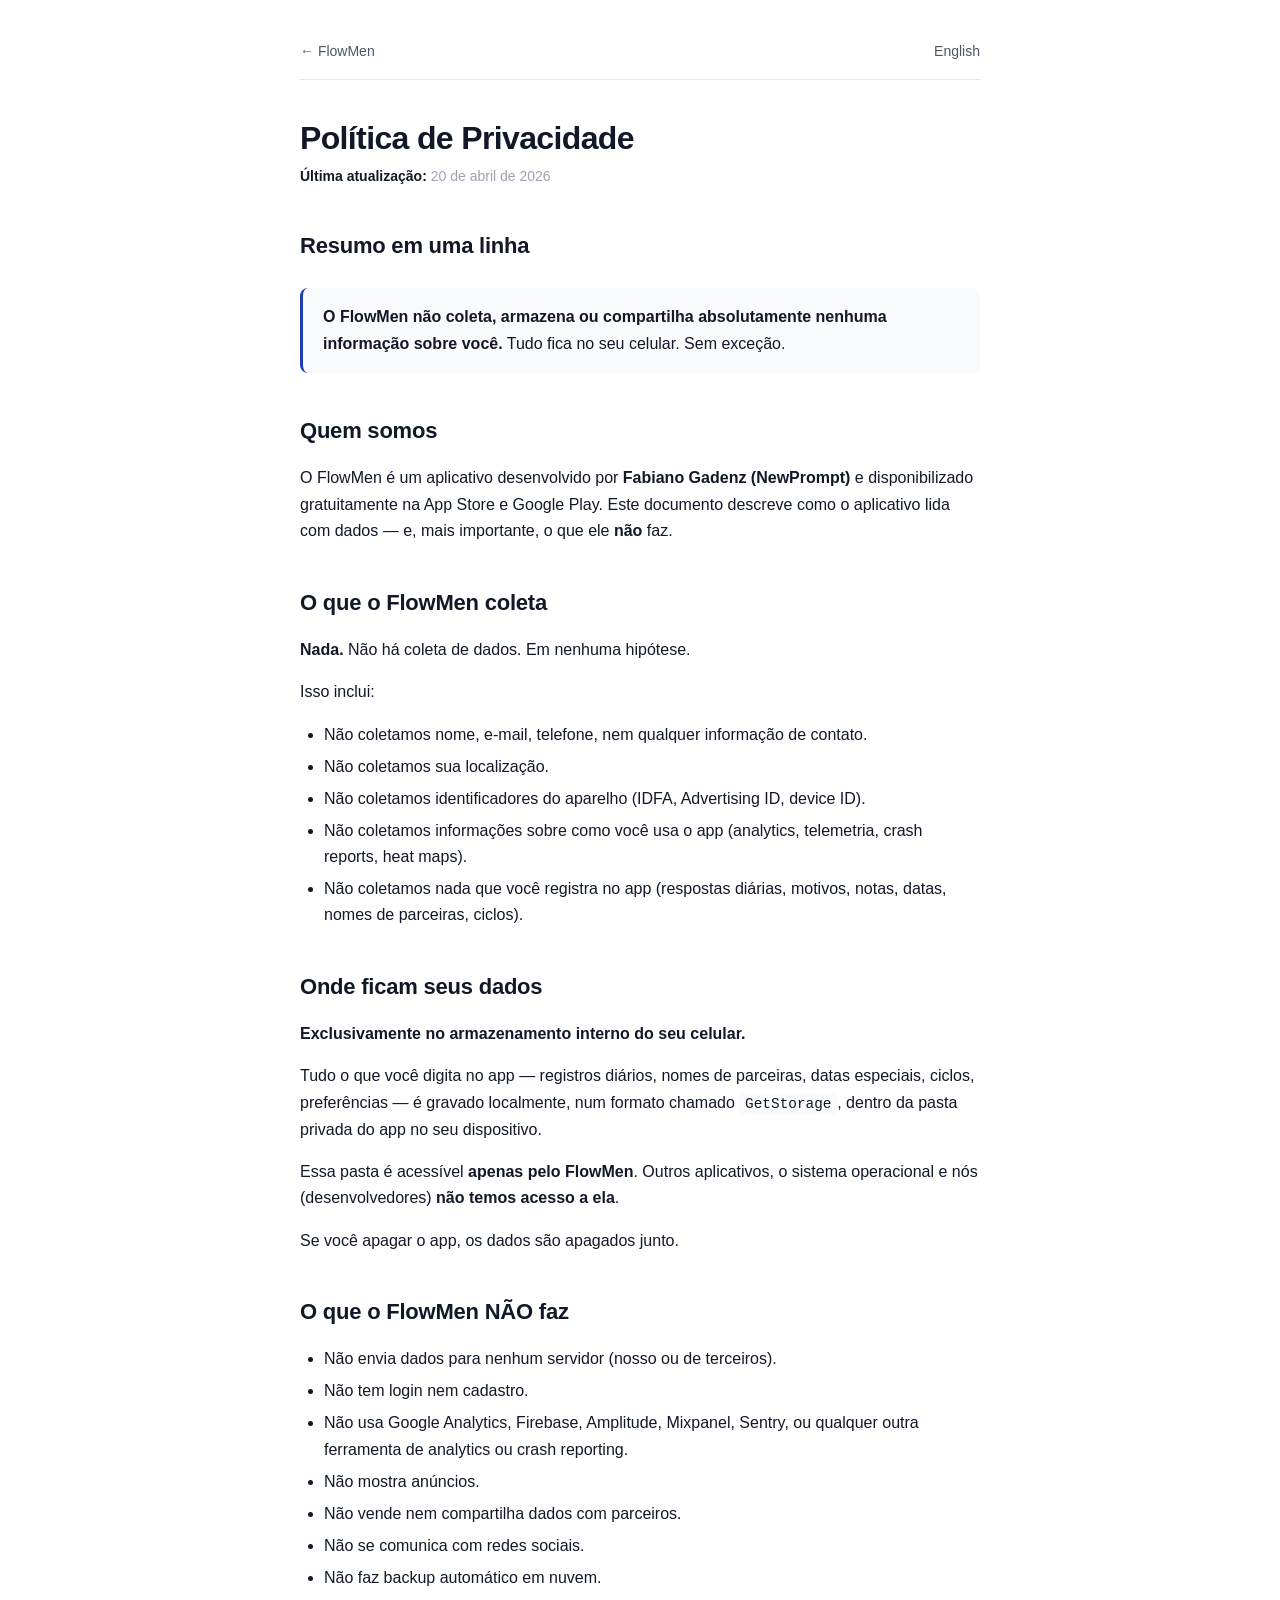
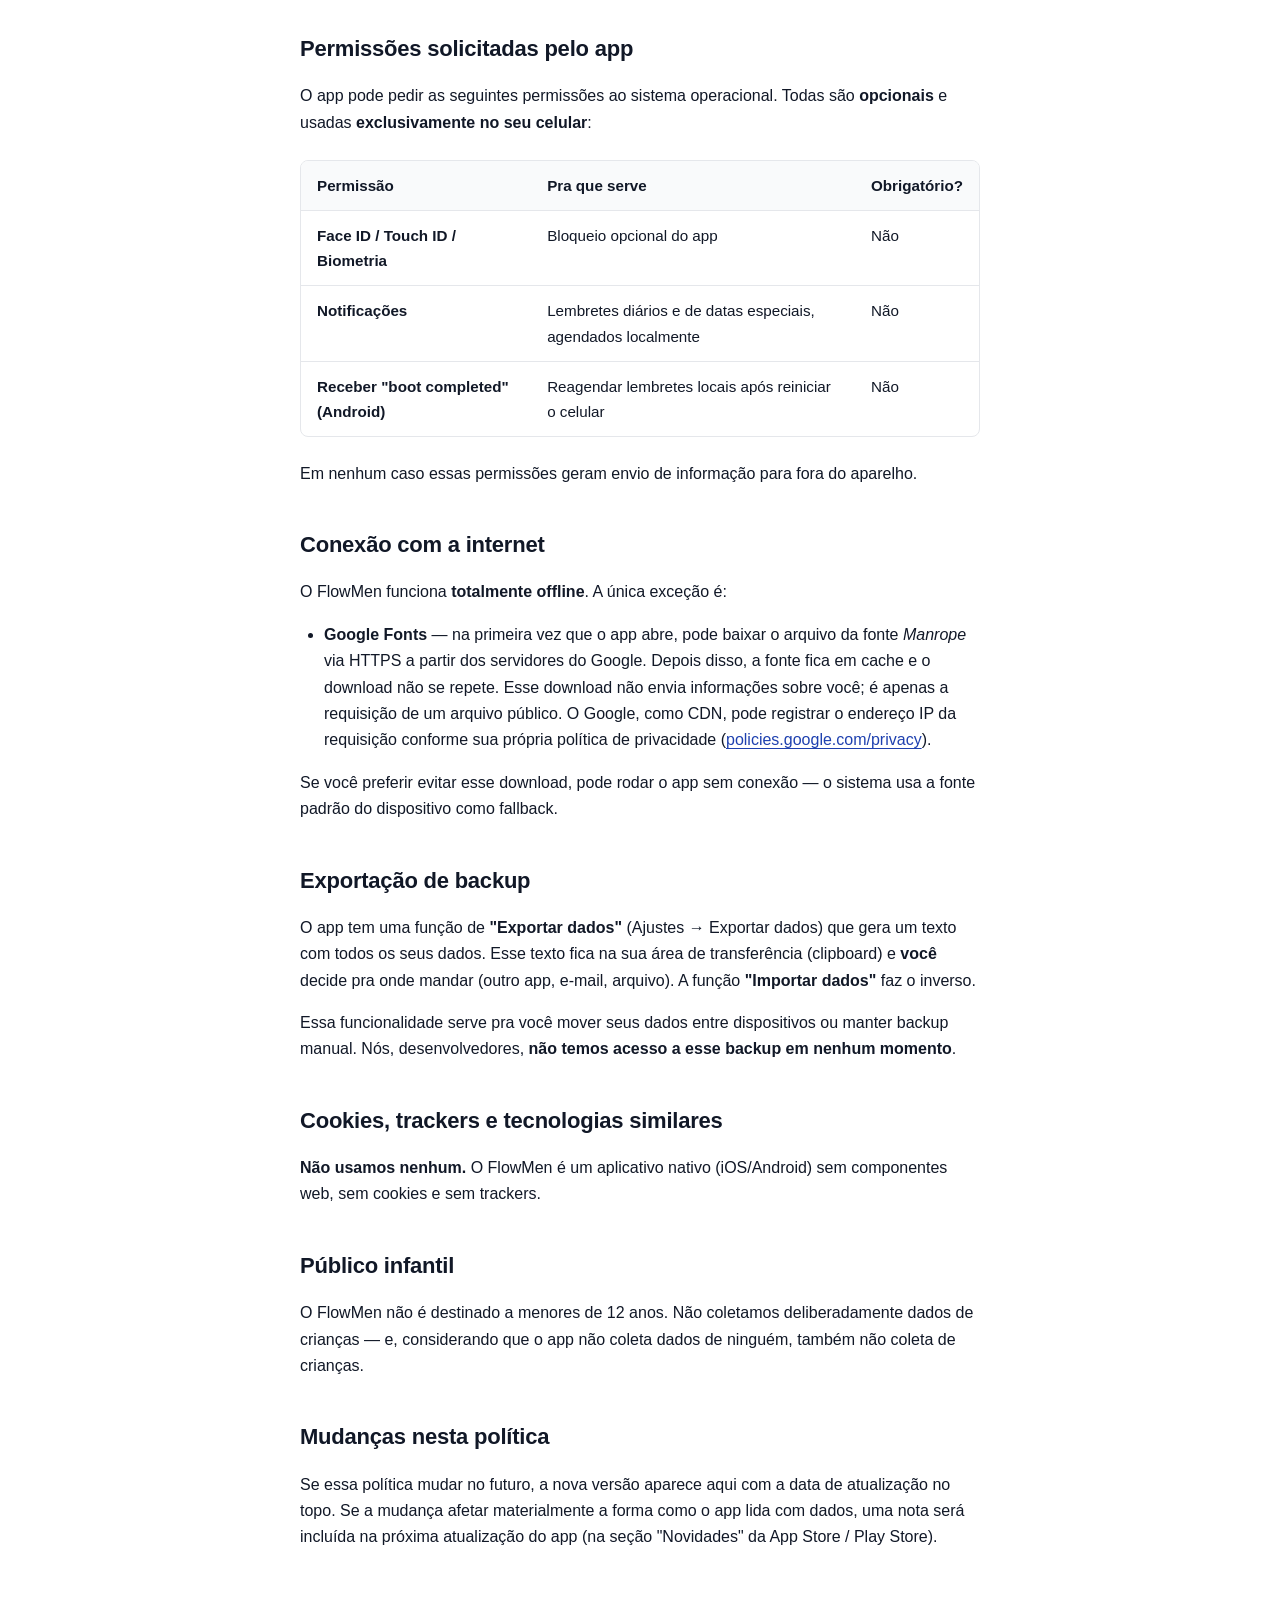
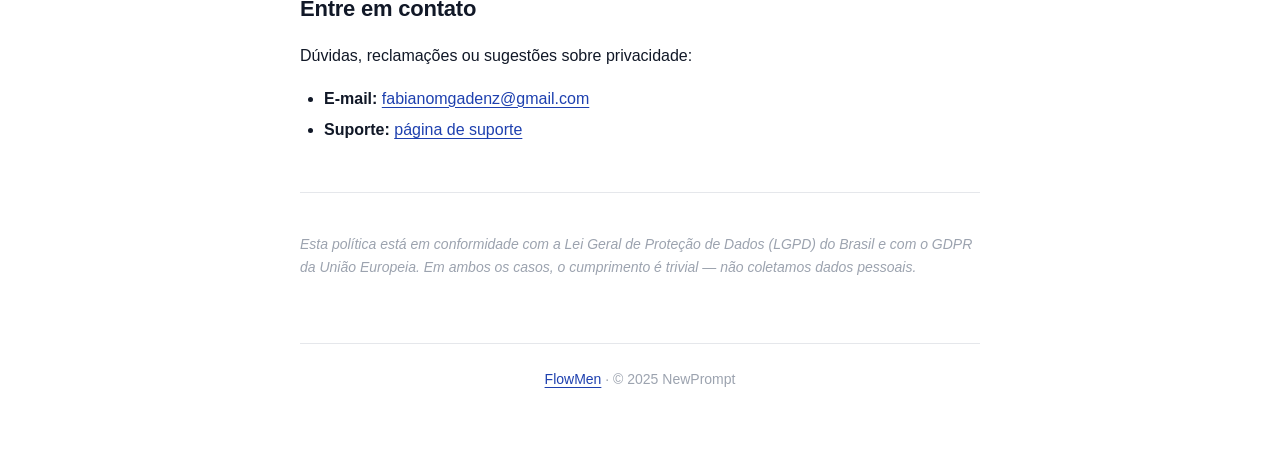
==== privacy-pt-br.html @ 0409f49e "Initial site: landing, privacy (pt-BR/EN), support Co-Authored-By: Claude Opus 4.7 (1M context) <nor" ====
<!doctype html>
<html lang="pt-BR">
<head>
  <meta charset="utf-8">
  <meta name="viewport" content="width=device-width, initial-scale=1">
  <title>Política de Privacidade — FlowMen</title>
  <meta name="description" content="Política de Privacidade do FlowMen. O app não coleta nenhum dado. Tudo fica no seu celular.">
  <meta name="theme-color" content="#1e40af">
  <link rel="stylesheet" href="style.css">
</head>
<body>
  <main class="container">
    <nav class="topbar">
      <a href="index.html">← FlowMen</a>
      <a href="privacy-en.html">English</a>
    </nav>

    <h1>Política de Privacidade</h1>
    <p class="meta"><strong>Última atualização:</strong> 20 de abril de 2026</p>

    <h2>Resumo em uma linha</h2>
    <blockquote>
      <p>
        <strong>O FlowMen não coleta, armazena ou compartilha absolutamente
        nenhuma informação sobre você.</strong> Tudo fica no seu celular.
        Sem exceção.
      </p>
    </blockquote>

    <h2>Quem somos</h2>
    <p>
      O FlowMen é um aplicativo desenvolvido por <strong>Fabiano Gadenz
      (NewPrompt)</strong> e disponibilizado gratuitamente na App Store e
      Google Play. Este documento descreve como o aplicativo lida com dados
      — e, mais importante, o que ele <strong>não</strong> faz.
    </p>

    <h2>O que o FlowMen coleta</h2>
    <p><strong>Nada.</strong> Não há coleta de dados. Em nenhuma hipótese.</p>
    <p>Isso inclui:</p>
    <ul>
      <li>Não coletamos nome, e-mail, telefone, nem qualquer informação de contato.</li>
      <li>Não coletamos sua localização.</li>
      <li>Não coletamos identificadores do aparelho (IDFA, Advertising ID, device ID).</li>
      <li>Não coletamos informações sobre como você usa o app (analytics, telemetria, crash reports, heat maps).</li>
      <li>Não coletamos nada que você registra no app (respostas diárias, motivos, notas, datas, nomes de parceiras, ciclos).</li>
    </ul>

    <h2>Onde ficam seus dados</h2>
    <p><strong>Exclusivamente no armazenamento interno do seu celular.</strong></p>
    <p>
      Tudo o que você digita no app — registros diários, nomes de parceiras,
      datas especiais, ciclos, preferências — é gravado localmente, num
      formato chamado <code>GetStorage</code>, dentro da pasta privada do app no
      seu dispositivo.
    </p>
    <p>
      Essa pasta é acessível <strong>apenas pelo FlowMen</strong>. Outros
      aplicativos, o sistema operacional e nós (desenvolvedores)
      <strong>não temos acesso a ela</strong>.
    </p>
    <p>Se você apagar o app, os dados são apagados junto.</p>

    <h2>O que o FlowMen NÃO faz</h2>
    <ul>
      <li>Não envia dados para nenhum servidor (nosso ou de terceiros).</li>
      <li>Não tem login nem cadastro.</li>
      <li>Não usa Google Analytics, Firebase, Amplitude, Mixpanel, Sentry, ou qualquer outra ferramenta de analytics ou crash reporting.</li>
      <li>Não mostra anúncios.</li>
      <li>Não vende nem compartilha dados com parceiros.</li>
      <li>Não se comunica com redes sociais.</li>
      <li>Não faz backup automático em nuvem.</li>
    </ul>

    <h2>Permissões solicitadas pelo app</h2>
    <p>
      O app pode pedir as seguintes permissões ao sistema operacional. Todas
      são <strong>opcionais</strong> e usadas <strong>exclusivamente no seu
      celular</strong>:
    </p>

    <div class="table-wrap">
      <table>
        <thead>
          <tr><th>Permissão</th><th>Pra que serve</th><th>Obrigatório?</th></tr>
        </thead>
        <tbody>
          <tr><td><strong>Face ID / Touch ID / Biometria</strong></td><td>Bloqueio opcional do app</td><td>Não</td></tr>
          <tr><td><strong>Notificações</strong></td><td>Lembretes diários e de datas especiais, agendados localmente</td><td>Não</td></tr>
          <tr><td><strong>Receber "boot completed" (Android)</strong></td><td>Reagendar lembretes locais após reiniciar o celular</td><td>Não</td></tr>
        </tbody>
      </table>
    </div>

    <p>
      Em nenhum caso essas permissões geram envio de informação para fora do
      aparelho.
    </p>

    <h2>Conexão com a internet</h2>
    <p>O FlowMen funciona <strong>totalmente offline</strong>. A única exceção é:</p>
    <ul>
      <li>
        <strong>Google Fonts</strong> — na primeira vez que o app abre, pode
        baixar o arquivo da fonte <em>Manrope</em> via HTTPS a partir dos
        servidores do Google. Depois disso, a fonte fica em cache e o download
        não se repete. Esse download não envia informações sobre você; é apenas
        a requisição de um arquivo público. O Google, como CDN, pode registrar
        o endereço IP da requisição conforme sua própria política de
        privacidade (<a href="https://policies.google.com/privacy" target="_blank" rel="noopener">policies.google.com/privacy</a>).
      </li>
    </ul>
    <p>
      Se você preferir evitar esse download, pode rodar o app sem conexão —
      o sistema usa a fonte padrão do dispositivo como fallback.
    </p>

    <h2>Exportação de backup</h2>
    <p>
      O app tem uma função de <strong>"Exportar dados"</strong> (Ajustes →
      Exportar dados) que gera um texto com todos os seus dados. Esse texto
      fica na sua área de transferência (clipboard) e <strong>você</strong>
      decide pra onde mandar (outro app, e-mail, arquivo). A função
      <strong>"Importar dados"</strong> faz o inverso.
    </p>
    <p>
      Essa funcionalidade serve pra você mover seus dados entre dispositivos
      ou manter backup manual. Nós, desenvolvedores, <strong>não temos acesso
      a esse backup em nenhum momento</strong>.
    </p>

    <h2>Cookies, trackers e tecnologias similares</h2>
    <p>
      <strong>Não usamos nenhum.</strong> O FlowMen é um aplicativo nativo
      (iOS/Android) sem componentes web, sem cookies e sem trackers.
    </p>

    <h2>Público infantil</h2>
    <p>
      O FlowMen não é destinado a menores de 12 anos. Não coletamos
      deliberadamente dados de crianças — e, considerando que o app não
      coleta dados de ninguém, também não coleta de crianças.
    </p>

    <h2>Mudanças nesta política</h2>
    <p>
      Se essa política mudar no futuro, a nova versão aparece aqui com a data
      de atualização no topo. Se a mudança afetar materialmente a forma como
      o app lida com dados, uma nota será incluída na próxima atualização do
      app (na seção "Novidades" da App Store / Play Store).
    </p>

    <h2>Entre em contato</h2>
    <p>Dúvidas, reclamações ou sugestões sobre privacidade:</p>
    <ul>
      <li>
        <strong>E-mail:</strong>
        <a href="mailto:fabianomgadenz@gmail.com?subject=%5BFlowMen%5D%20Privacidade">fabianomgadenz@gmail.com</a>
      </li>
      <li><strong>Suporte:</strong> <a href="support.html">página de suporte</a></li>
    </ul>

    <hr>

    <p class="meta">
      <em>Esta política está em conformidade com a Lei Geral de Proteção de
      Dados (LGPD) do Brasil e com o GDPR da União Europeia. Em ambos os
      casos, o cumprimento é trivial — não coletamos dados pessoais.</em>
    </p>

    <footer>
      <a href="index.html">FlowMen</a> · © 2025 NewPrompt
    </footer>
  </main>
</body>
</html>
---- style.css ----
/*
 * FlowMen — static site
 * Estilo minimalista, mobile-first, zero dependência externa.
 * System font stack evita download de Google Fonts no site legal
 * (a própria política promete "sem trackers" — vamos honrar aqui).
 */

:root {
  --fg: #111827;
  --fg-muted: #4b5563;
  --fg-subtle: #9ca3af;
  --bg: #ffffff;
  --bg-soft: #f9fafb;
  --border: #e5e7eb;
  --accent: #1e40af;
  --accent-hover: #1e3a8a;
  --radius: 8px;
  --max-width: 720px;
}

@media (prefers-color-scheme: dark) {
  :root {
    --fg: #f3f4f6;
    --fg-muted: #9ca3af;
    --fg-subtle: #6b7280;
    --bg: #0f172a;
    --bg-soft: #1e293b;
    --border: #334155;
    --accent: #60a5fa;
    --accent-hover: #93c5fd;
  }
}

* { box-sizing: border-box; }

html {
  scroll-behavior: smooth;
  -webkit-text-size-adjust: 100%;
}

body {
  font-family: -apple-system, BlinkMacSystemFont, "Segoe UI", Roboto,
    "Helvetica Neue", Arial, sans-serif;
  font-size: 16px;
  line-height: 1.65;
  color: var(--fg);
  background: var(--bg);
  margin: 0;
  padding: 0;
  -webkit-font-smoothing: antialiased;
  -moz-osx-font-smoothing: grayscale;
}

.container {
  max-width: var(--max-width);
  margin: 0 auto;
  padding: 2.5rem 1.25rem 4rem;
}

/* Topbar com seletor de idioma / voltar */
.topbar {
  display: flex;
  justify-content: space-between;
  align-items: center;
  font-size: 0.875rem;
  color: var(--fg-muted);
  border-bottom: 1px solid var(--border);
  padding-bottom: 1rem;
  margin-bottom: 2rem;
}

.topbar a {
  color: var(--fg-muted);
  text-decoration: none;
}

.topbar a:hover {
  color: var(--accent);
}

/* Headings */
h1 {
  font-size: 2rem;
  font-weight: 700;
  letter-spacing: -0.02em;
  margin: 0 0 0.5rem;
  color: var(--fg);
}

h2 {
  font-size: 1.375rem;
  font-weight: 600;
  letter-spacing: -0.01em;
  margin: 2.5rem 0 1rem;
  color: var(--fg);
}

h3 {
  font-size: 1.125rem;
  font-weight: 600;
  margin: 2rem 0 0.75rem;
  color: var(--fg);
}

.tagline {
  font-size: 1.125rem;
  color: var(--fg-muted);
  margin: 0 0 2rem;
}

.meta {
  font-size: 0.875rem;
  color: var(--fg-subtle);
  margin: -0.5rem 0 2rem;
}

/* Texto */
p { margin: 0 0 1rem; }

strong { color: var(--fg); font-weight: 600; }

ul, ol {
  margin: 0 0 1rem;
  padding-left: 1.5rem;
}

li { margin-bottom: 0.35rem; }

hr {
  border: none;
  border-top: 1px solid var(--border);
  margin: 3rem 0;
}

/* Links */
a {
  color: var(--accent);
  text-decoration: underline;
  text-decoration-thickness: 1px;
  text-underline-offset: 3px;
}

a:hover { color: var(--accent-hover); }

/* Blockquote = resumo / aviso */
blockquote {
  margin: 1.5rem 0;
  padding: 1rem 1.25rem;
  background: var(--bg-soft);
  border-left: 3px solid var(--accent);
  border-radius: var(--radius);
  color: var(--fg);
}

blockquote p:last-child { margin-bottom: 0; }

/* Code */
code {
  font-family: ui-monospace, SFMono-Regular, Menlo, Consolas, monospace;
  font-size: 0.9em;
  background: var(--bg-soft);
  padding: 0.15em 0.4em;
  border-radius: 4px;
  color: var(--fg);
}

/* Tabelas */
.table-wrap {
  overflow-x: auto;
  margin: 1.5rem 0;
  border: 1px solid var(--border);
  border-radius: var(--radius);
}

table {
  width: 100%;
  border-collapse: collapse;
  font-size: 0.95rem;
}

thead { background: var(--bg-soft); }

th, td {
  text-align: left;
  padding: 0.75rem 1rem;
  border-bottom: 1px solid var(--border);
  vertical-align: top;
}

tr:last-child td { border-bottom: none; }

th { font-weight: 600; }

/* Cards de documento (usado no index) */
.docs-grid {
  display: grid;
  grid-template-columns: 1fr;
  gap: 0.75rem;
  margin: 1.5rem 0;
}

.doc-card {
  display: block;
  padding: 1.25rem;
  border: 1px solid var(--border);
  border-radius: var(--radius);
  text-decoration: none;
  color: var(--fg);
  transition: border-color 0.15s, transform 0.15s;
}

.doc-card:hover {
  border-color: var(--accent);
  color: var(--fg);
  transform: translateY(-1px);
}

.doc-card strong {
  display: block;
  font-size: 1rem;
  margin-bottom: 0.25rem;
}

.doc-card span {
  display: block;
  font-size: 0.875rem;
  color: var(--fg-muted);
}

/* Contato */
.contact {
  background: var(--bg-soft);
  padding: 1.5rem;
  border-radius: var(--radius);
  margin: 2rem 0;
}

.contact p:last-child { margin-bottom: 0; }

/* Footer */
footer {
  margin-top: 4rem;
  padding-top: 1.5rem;
  border-top: 1px solid var(--border);
  font-size: 0.875rem;
  color: var(--fg-subtle);
  text-align: center;
}

/* Hero do index */
.hero {
  padding: 1rem 0 2rem;
  text-align: center;
}

.hero h1 {
  font-size: 2.5rem;
}

.hero .tagline {
  font-size: 1.25rem;
}

/* Mobile */
@media (max-width: 480px) {
  .container { padding: 2rem 1rem 3rem; }
  h1 { font-size: 1.75rem; }
  .hero h1 { font-size: 2rem; }
  .hero .tagline { font-size: 1.125rem; }
  h2 { font-size: 1.25rem; }
  th, td { padding: 0.6rem 0.75rem; font-size: 0.875rem; }
}
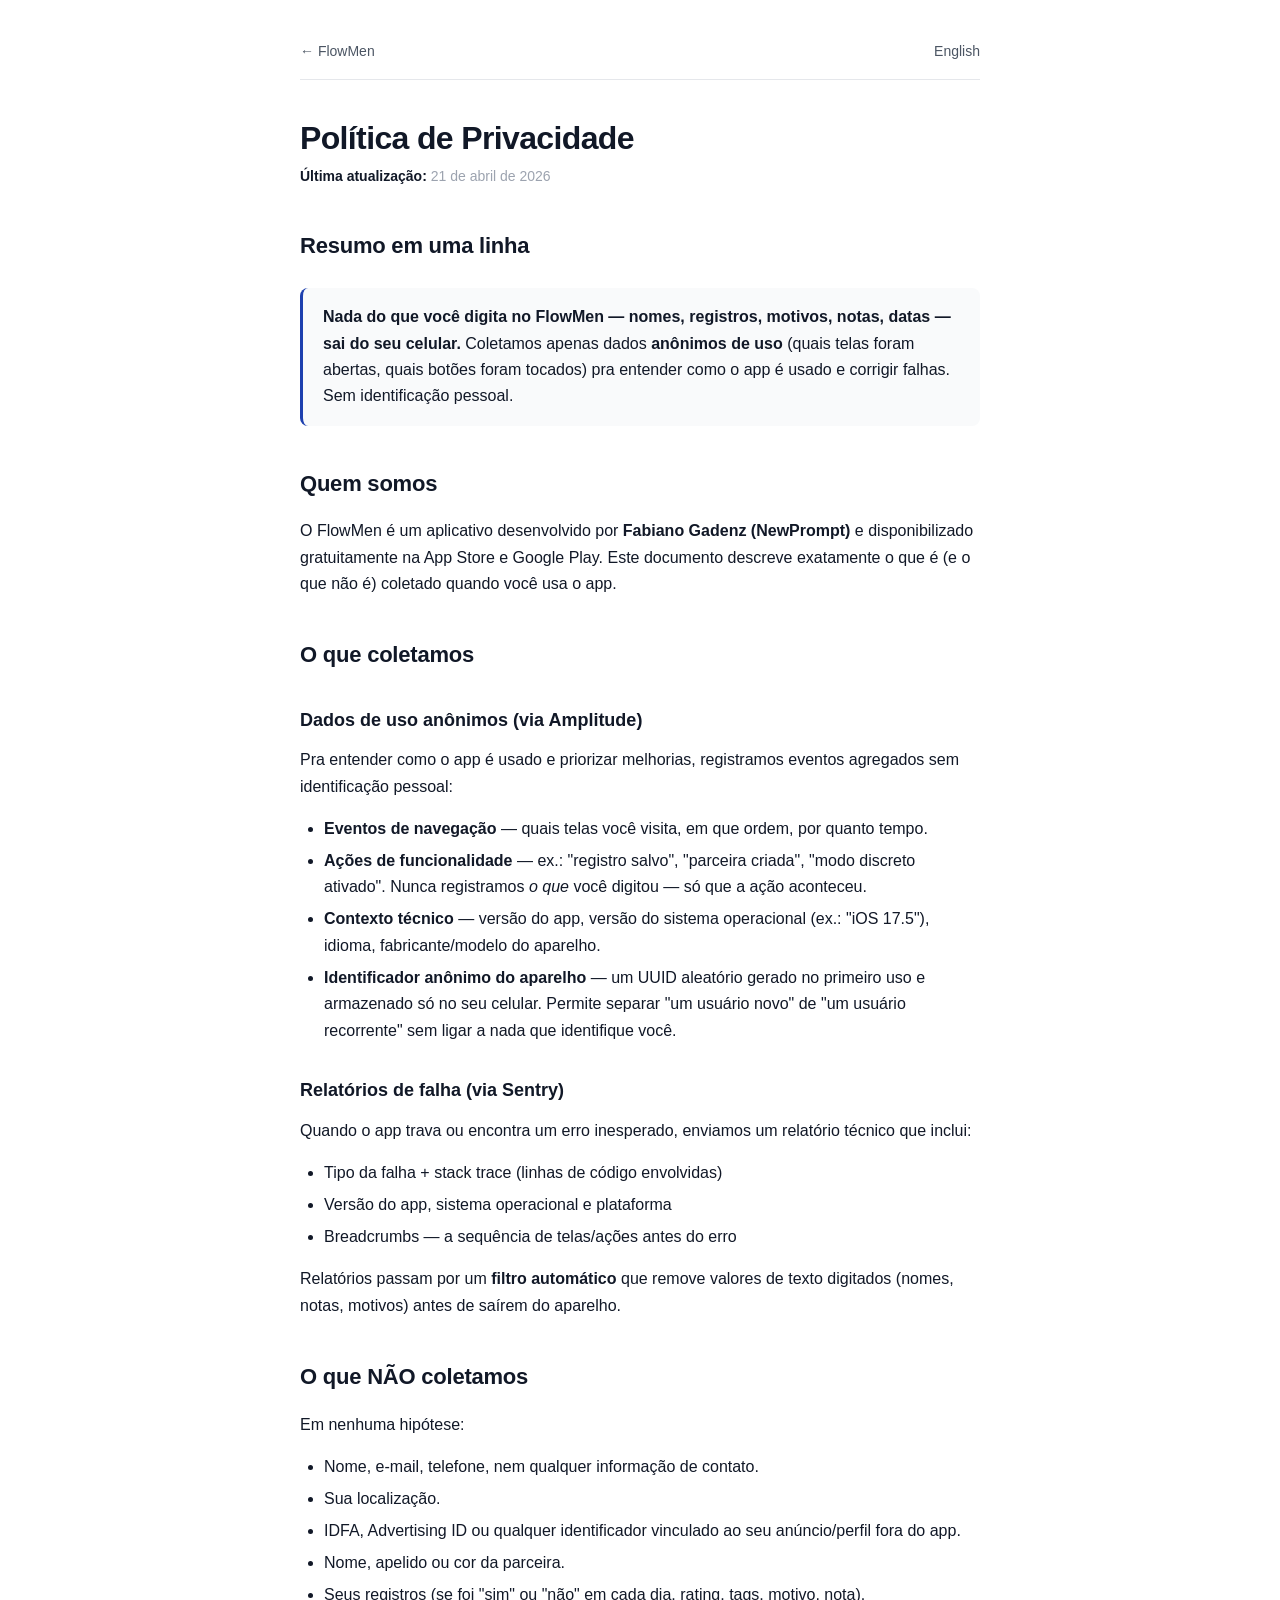
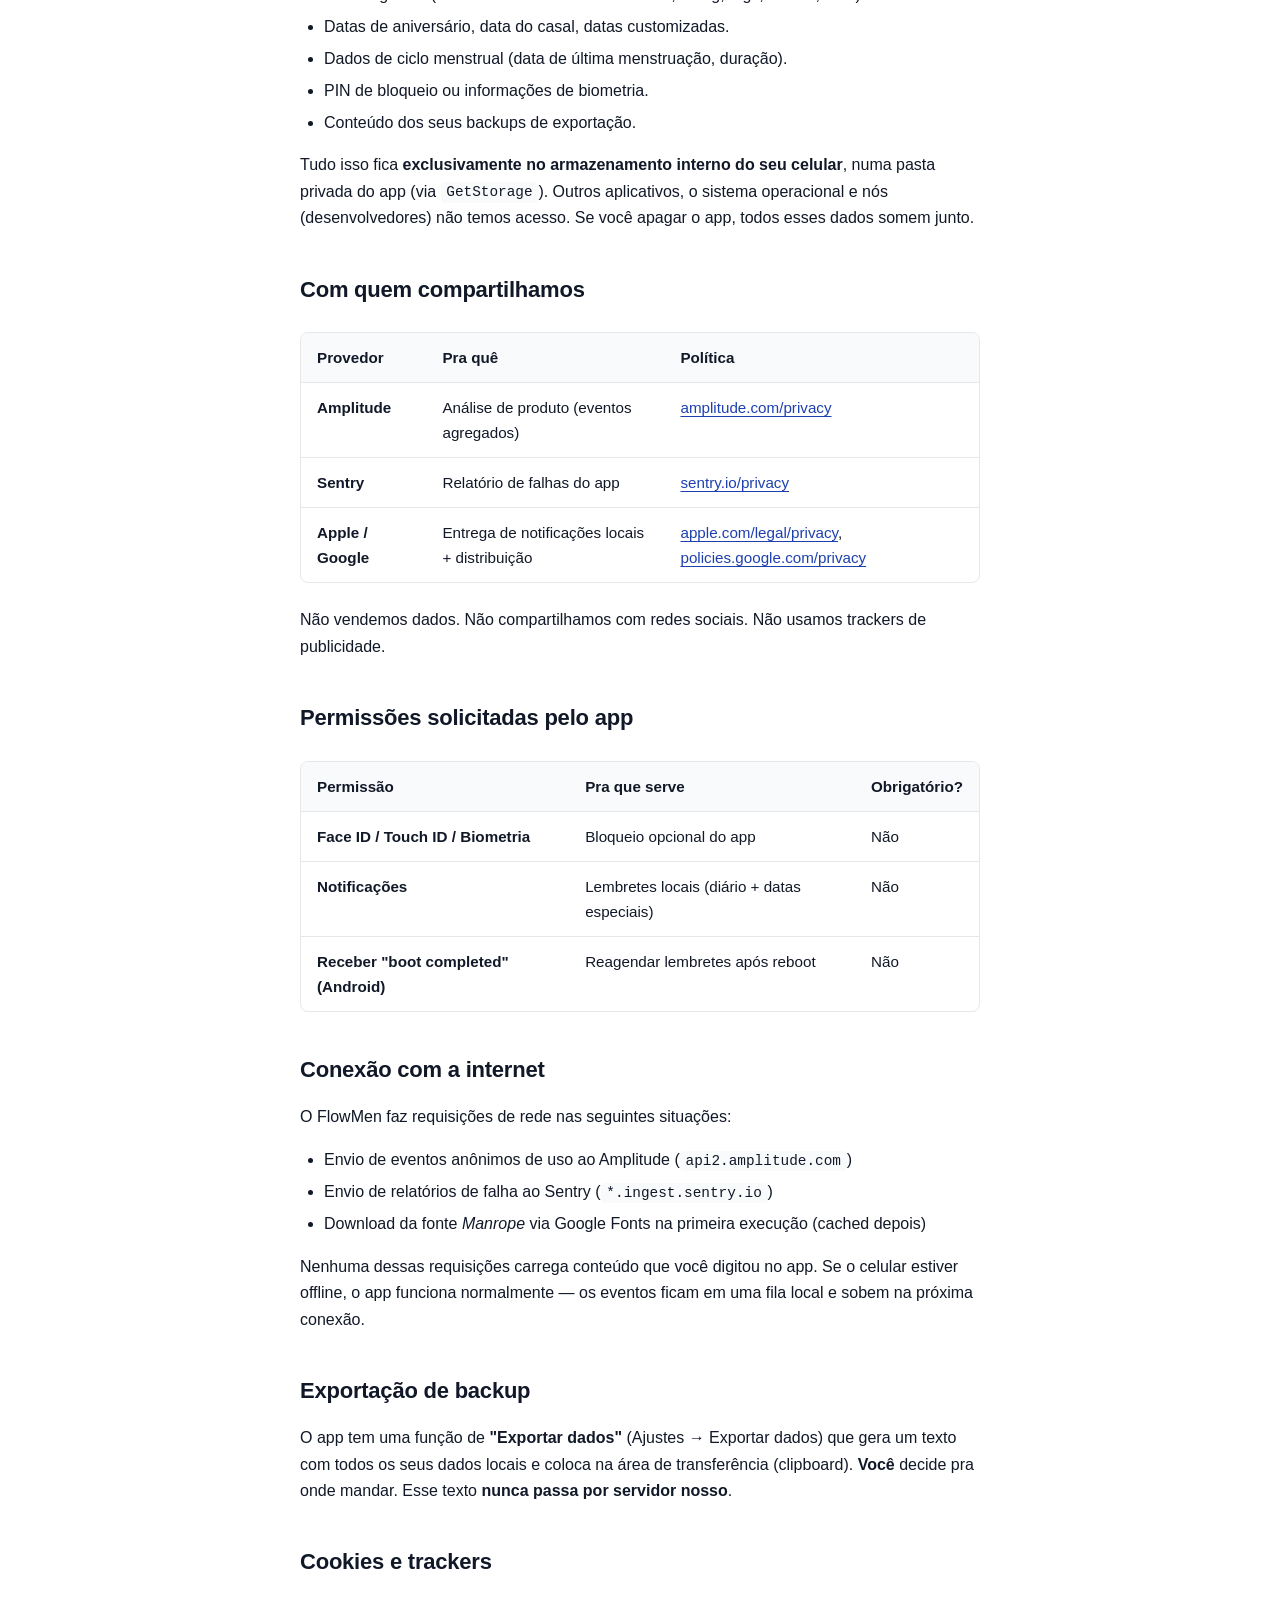
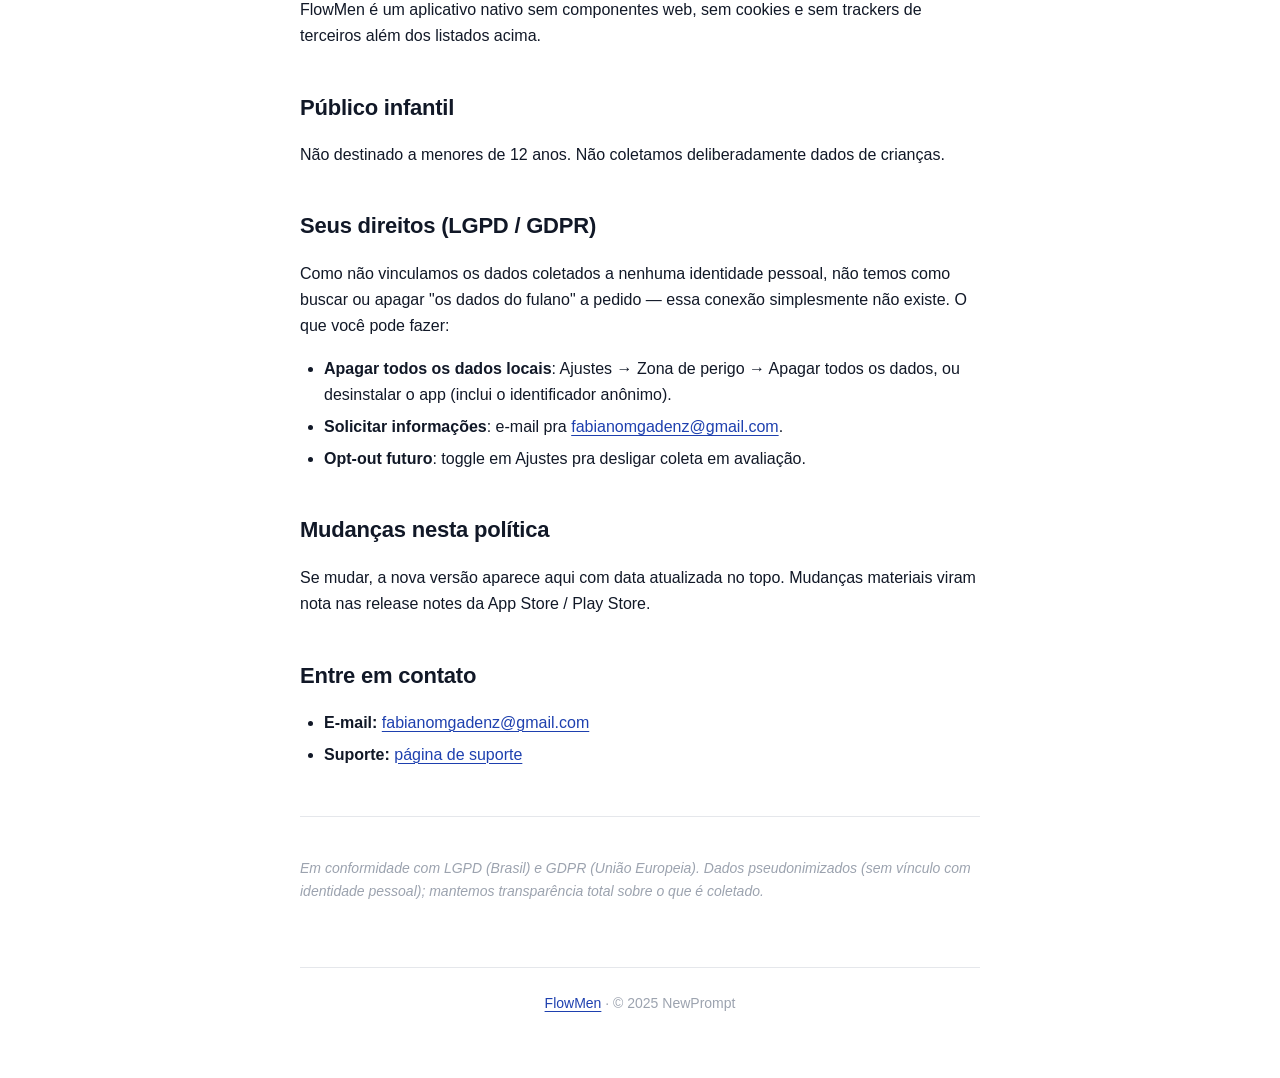
==== commit 611d1f29: "update privacy policy for analytics collection" ====
--- a/privacy-pt-br.html
+++ b/privacy-pt-br.html
@@ -4,7 +4,7 @@
   <meta charset="utf-8">
   <meta name="viewport" content="width=device-width, initial-scale=1">
   <title>Política de Privacidade — FlowMen</title>
-  <meta name="description" content="Política de Privacidade do FlowMen. O app não coleta nenhum dado. Tudo fica no seu celular.">
+  <meta name="description" content="Política de Privacidade do FlowMen. Nada que você digita sai do celular — só dados anônimos de uso e relatórios de falha.">
   <meta name="theme-color" content="#1e40af">
   <link rel="stylesheet" href="style.css">
 </head>
@@ -16,14 +16,16 @@
     </nav>
 
     <h1>Política de Privacidade</h1>
-    <p class="meta"><strong>Última atualização:</strong> 20 de abril de 2026</p>
+    <p class="meta"><strong>Última atualização:</strong> 21 de abril de 2026</p>
 
     <h2>Resumo em uma linha</h2>
     <blockquote>
       <p>
-        <strong>O FlowMen não coleta, armazena ou compartilha absolutamente
-        nenhuma informação sobre você.</strong> Tudo fica no seu celular.
-        Sem exceção.
+        <strong>Nada do que você digita no FlowMen — nomes, registros,
+        motivos, notas, datas — sai do seu celular.</strong> Coletamos apenas
+        dados <strong>anônimos de uso</strong> (quais telas foram abertas,
+        quais botões foram tocados) pra entender como o app é usado e
+        corrigir falhas. Sem identificação pessoal.
       </p>
     </blockquote>
 
@@ -31,53 +33,97 @@
     <p>
       O FlowMen é um aplicativo desenvolvido por <strong>Fabiano Gadenz
       (NewPrompt)</strong> e disponibilizado gratuitamente na App Store e
-      Google Play. Este documento descreve como o aplicativo lida com dados
-      — e, mais importante, o que ele <strong>não</strong> faz.
-    </p>
-
-    <h2>O que o FlowMen coleta</h2>
-    <p><strong>Nada.</strong> Não há coleta de dados. Em nenhuma hipótese.</p>
-    <p>Isso inclui:</p>
-    <ul>
-      <li>Não coletamos nome, e-mail, telefone, nem qualquer informação de contato.</li>
-      <li>Não coletamos sua localização.</li>
-      <li>Não coletamos identificadores do aparelho (IDFA, Advertising ID, device ID).</li>
-      <li>Não coletamos informações sobre como você usa o app (analytics, telemetria, crash reports, heat maps).</li>
-      <li>Não coletamos nada que você registra no app (respostas diárias, motivos, notas, datas, nomes de parceiras, ciclos).</li>
-    </ul>
-
-    <h2>Onde ficam seus dados</h2>
-    <p><strong>Exclusivamente no armazenamento interno do seu celular.</strong></p>
-    <p>
-      Tudo o que você digita no app — registros diários, nomes de parceiras,
-      datas especiais, ciclos, preferências — é gravado localmente, num
-      formato chamado <code>GetStorage</code>, dentro da pasta privada do app no
-      seu dispositivo.
-    </p>
-    <p>
-      Essa pasta é acessível <strong>apenas pelo FlowMen</strong>. Outros
-      aplicativos, o sistema operacional e nós (desenvolvedores)
-      <strong>não temos acesso a ela</strong>.
-    </p>
-    <p>Se você apagar o app, os dados são apagados junto.</p>
-
-    <h2>O que o FlowMen NÃO faz</h2>
-    <ul>
-      <li>Não envia dados para nenhum servidor (nosso ou de terceiros).</li>
-      <li>Não tem login nem cadastro.</li>
-      <li>Não usa Google Analytics, Firebase, Amplitude, Mixpanel, Sentry, ou qualquer outra ferramenta de analytics ou crash reporting.</li>
-      <li>Não mostra anúncios.</li>
-      <li>Não vende nem compartilha dados com parceiros.</li>
-      <li>Não se comunica com redes sociais.</li>
-      <li>Não faz backup automático em nuvem.</li>
-    </ul>
+      Google Play. Este documento descreve exatamente o que é (e o que não é)
+      coletado quando você usa o app.
+    </p>
+
+    <h2>O que coletamos</h2>
+
+    <h3>Dados de uso anônimos (via Amplitude)</h3>
+    <p>
+      Pra entender como o app é usado e priorizar melhorias, registramos
+      eventos agregados sem identificação pessoal:
+    </p>
+    <ul>
+      <li><strong>Eventos de navegação</strong> — quais telas você visita, em que ordem, por quanto tempo.</li>
+      <li><strong>Ações de funcionalidade</strong> — ex.: "registro salvo", "parceira criada", "modo discreto ativado". Nunca registramos <em>o que</em> você digitou — só que a ação aconteceu.</li>
+      <li><strong>Contexto técnico</strong> — versão do app, versão do sistema operacional (ex.: "iOS 17.5"), idioma, fabricante/modelo do aparelho.</li>
+      <li><strong>Identificador anônimo do aparelho</strong> — um UUID aleatório gerado no primeiro uso e armazenado só no seu celular. Permite separar "um usuário novo" de "um usuário recorrente" sem ligar a nada que identifique você.</li>
+    </ul>
+
+    <h3>Relatórios de falha (via Sentry)</h3>
+    <p>
+      Quando o app trava ou encontra um erro inesperado, enviamos um
+      relatório técnico que inclui:
+    </p>
+    <ul>
+      <li>Tipo da falha + stack trace (linhas de código envolvidas)</li>
+      <li>Versão do app, sistema operacional e plataforma</li>
+      <li>Breadcrumbs — a sequência de telas/ações antes do erro</li>
+    </ul>
+    <p>
+      Relatórios passam por um <strong>filtro automático</strong> que remove
+      valores de texto digitados (nomes, notas, motivos) antes de saírem do
+      aparelho.
+    </p>
+
+    <h2>O que NÃO coletamos</h2>
+    <p>Em nenhuma hipótese:</p>
+    <ul>
+      <li>Nome, e-mail, telefone, nem qualquer informação de contato.</li>
+      <li>Sua localização.</li>
+      <li>IDFA, Advertising ID ou qualquer identificador vinculado ao seu anúncio/perfil fora do app.</li>
+      <li>Nome, apelido ou cor da parceira.</li>
+      <li>Seus registros (se foi "sim" ou "não" em cada dia, rating, tags, motivo, nota).</li>
+      <li>Datas de aniversário, data do casal, datas customizadas.</li>
+      <li>Dados de ciclo menstrual (data de última menstruação, duração).</li>
+      <li>PIN de bloqueio ou informações de biometria.</li>
+      <li>Conteúdo dos seus backups de exportação.</li>
+    </ul>
+    <p>
+      Tudo isso fica <strong>exclusivamente no armazenamento interno do seu
+      celular</strong>, numa pasta privada do app (via
+      <code>GetStorage</code>). Outros aplicativos, o sistema operacional e
+      nós (desenvolvedores) não temos acesso. Se você apagar o app, todos
+      esses dados somem junto.
+    </p>
+
+    <h2>Com quem compartilhamos</h2>
+
+    <div class="table-wrap">
+      <table>
+        <thead>
+          <tr><th>Provedor</th><th>Pra quê</th><th>Política</th></tr>
+        </thead>
+        <tbody>
+          <tr>
+            <td><strong>Amplitude</strong></td>
+            <td>Análise de produto (eventos agregados)</td>
+            <td><a href="https://amplitude.com/privacy" target="_blank" rel="noopener">amplitude.com/privacy</a></td>
+          </tr>
+          <tr>
+            <td><strong>Sentry</strong></td>
+            <td>Relatório de falhas do app</td>
+            <td><a href="https://sentry.io/privacy/" target="_blank" rel="noopener">sentry.io/privacy</a></td>
+          </tr>
+          <tr>
+            <td><strong>Apple / Google</strong></td>
+            <td>Entrega de notificações locais + distribuição</td>
+            <td>
+              <a href="https://www.apple.com/legal/privacy/" target="_blank" rel="noopener">apple.com/legal/privacy</a>,
+              <a href="https://policies.google.com/privacy" target="_blank" rel="noopener">policies.google.com/privacy</a>
+            </td>
+          </tr>
+        </tbody>
+      </table>
+    </div>
+
+    <p>
+      Não vendemos dados. Não compartilhamos com redes sociais. Não usamos
+      trackers de publicidade.
+    </p>
 
     <h2>Permissões solicitadas pelo app</h2>
-    <p>
-      O app pode pedir as seguintes permissões ao sistema operacional. Todas
-      são <strong>opcionais</strong> e usadas <strong>exclusivamente no seu
-      celular</strong>:
-    </p>
 
     <div class="table-wrap">
       <table>
@@ -86,72 +132,66 @@
         </thead>
         <tbody>
           <tr><td><strong>Face ID / Touch ID / Biometria</strong></td><td>Bloqueio opcional do app</td><td>Não</td></tr>
-          <tr><td><strong>Notificações</strong></td><td>Lembretes diários e de datas especiais, agendados localmente</td><td>Não</td></tr>
-          <tr><td><strong>Receber "boot completed" (Android)</strong></td><td>Reagendar lembretes locais após reiniciar o celular</td><td>Não</td></tr>
+          <tr><td><strong>Notificações</strong></td><td>Lembretes locais (diário + datas especiais)</td><td>Não</td></tr>
+          <tr><td><strong>Receber "boot completed" (Android)</strong></td><td>Reagendar lembretes após reboot</td><td>Não</td></tr>
         </tbody>
       </table>
     </div>
 
-    <p>
-      Em nenhum caso essas permissões geram envio de informação para fora do
-      aparelho.
-    </p>
-
     <h2>Conexão com a internet</h2>
-    <p>O FlowMen funciona <strong>totalmente offline</strong>. A única exceção é:</p>
-    <ul>
-      <li>
-        <strong>Google Fonts</strong> — na primeira vez que o app abre, pode
-        baixar o arquivo da fonte <em>Manrope</em> via HTTPS a partir dos
-        servidores do Google. Depois disso, a fonte fica em cache e o download
-        não se repete. Esse download não envia informações sobre você; é apenas
-        a requisição de um arquivo público. O Google, como CDN, pode registrar
-        o endereço IP da requisição conforme sua própria política de
-        privacidade (<a href="https://policies.google.com/privacy" target="_blank" rel="noopener">policies.google.com/privacy</a>).
-      </li>
-    </ul>
-    <p>
-      Se você preferir evitar esse download, pode rodar o app sem conexão —
-      o sistema usa a fonte padrão do dispositivo como fallback.
+    <p>O FlowMen faz requisições de rede nas seguintes situações:</p>
+    <ul>
+      <li>Envio de eventos anônimos de uso ao Amplitude (<code>api2.amplitude.com</code>)</li>
+      <li>Envio de relatórios de falha ao Sentry (<code>*.ingest.sentry.io</code>)</li>
+      <li>Download da fonte <em>Manrope</em> via Google Fonts na primeira execução (cached depois)</li>
+    </ul>
+    <p>
+      Nenhuma dessas requisições carrega conteúdo que você digitou no app. Se
+      o celular estiver offline, o app funciona normalmente — os eventos
+      ficam em uma fila local e sobem na próxima conexão.
     </p>
 
     <h2>Exportação de backup</h2>
     <p>
       O app tem uma função de <strong>"Exportar dados"</strong> (Ajustes →
-      Exportar dados) que gera um texto com todos os seus dados. Esse texto
-      fica na sua área de transferência (clipboard) e <strong>você</strong>
-      decide pra onde mandar (outro app, e-mail, arquivo). A função
-      <strong>"Importar dados"</strong> faz o inverso.
-    </p>
-    <p>
-      Essa funcionalidade serve pra você mover seus dados entre dispositivos
-      ou manter backup manual. Nós, desenvolvedores, <strong>não temos acesso
-      a esse backup em nenhum momento</strong>.
-    </p>
-
-    <h2>Cookies, trackers e tecnologias similares</h2>
-    <p>
-      <strong>Não usamos nenhum.</strong> O FlowMen é um aplicativo nativo
-      (iOS/Android) sem componentes web, sem cookies e sem trackers.
+      Exportar dados) que gera um texto com todos os seus dados locais e
+      coloca na área de transferência (clipboard). <strong>Você</strong>
+      decide pra onde mandar. Esse texto <strong>nunca passa por servidor
+      nosso</strong>.
+    </p>
+
+    <h2>Cookies e trackers</h2>
+    <p>
+      FlowMen é um aplicativo nativo sem componentes web, sem cookies e sem
+      trackers de terceiros além dos listados acima.
     </p>
 
     <h2>Público infantil</h2>
     <p>
-      O FlowMen não é destinado a menores de 12 anos. Não coletamos
-      deliberadamente dados de crianças — e, considerando que o app não
-      coleta dados de ninguém, também não coleta de crianças.
-    </p>
+      Não destinado a menores de 12 anos. Não coletamos deliberadamente dados
+      de crianças.
+    </p>
+
+    <h2>Seus direitos (LGPD / GDPR)</h2>
+    <p>
+      Como não vinculamos os dados coletados a nenhuma identidade pessoal,
+      não temos como buscar ou apagar "os dados do fulano" a pedido — essa
+      conexão simplesmente não existe. O que você pode fazer:
+    </p>
+    <ul>
+      <li><strong>Apagar todos os dados locais</strong>: Ajustes → Zona de perigo → Apagar todos os dados, ou desinstalar o app (inclui o identificador anônimo).</li>
+      <li><strong>Solicitar informações</strong>: e-mail pra <a href="mailto:fabianomgadenz@gmail.com">fabianomgadenz@gmail.com</a>.</li>
+      <li><strong>Opt-out futuro</strong>: toggle em Ajustes pra desligar coleta em avaliação.</li>
+    </ul>
 
     <h2>Mudanças nesta política</h2>
     <p>
-      Se essa política mudar no futuro, a nova versão aparece aqui com a data
-      de atualização no topo. Se a mudança afetar materialmente a forma como
-      o app lida com dados, uma nota será incluída na próxima atualização do
-      app (na seção "Novidades" da App Store / Play Store).
+      Se mudar, a nova versão aparece aqui com data atualizada no topo.
+      Mudanças materiais viram nota nas release notes da App Store / Play
+      Store.
     </p>
 
     <h2>Entre em contato</h2>
-    <p>Dúvidas, reclamações ou sugestões sobre privacidade:</p>
     <ul>
       <li>
         <strong>E-mail:</strong>
@@ -163,9 +203,9 @@
     <hr>
 
     <p class="meta">
-      <em>Esta política está em conformidade com a Lei Geral de Proteção de
-      Dados (LGPD) do Brasil e com o GDPR da União Europeia. Em ambos os
-      casos, o cumprimento é trivial — não coletamos dados pessoais.</em>
+      <em>Em conformidade com LGPD (Brasil) e GDPR (União Europeia). Dados
+      pseudonimizados (sem vínculo com identidade pessoal); mantemos
+      transparência total sobre o que é coletado.</em>
     </p>
 
     <footer>
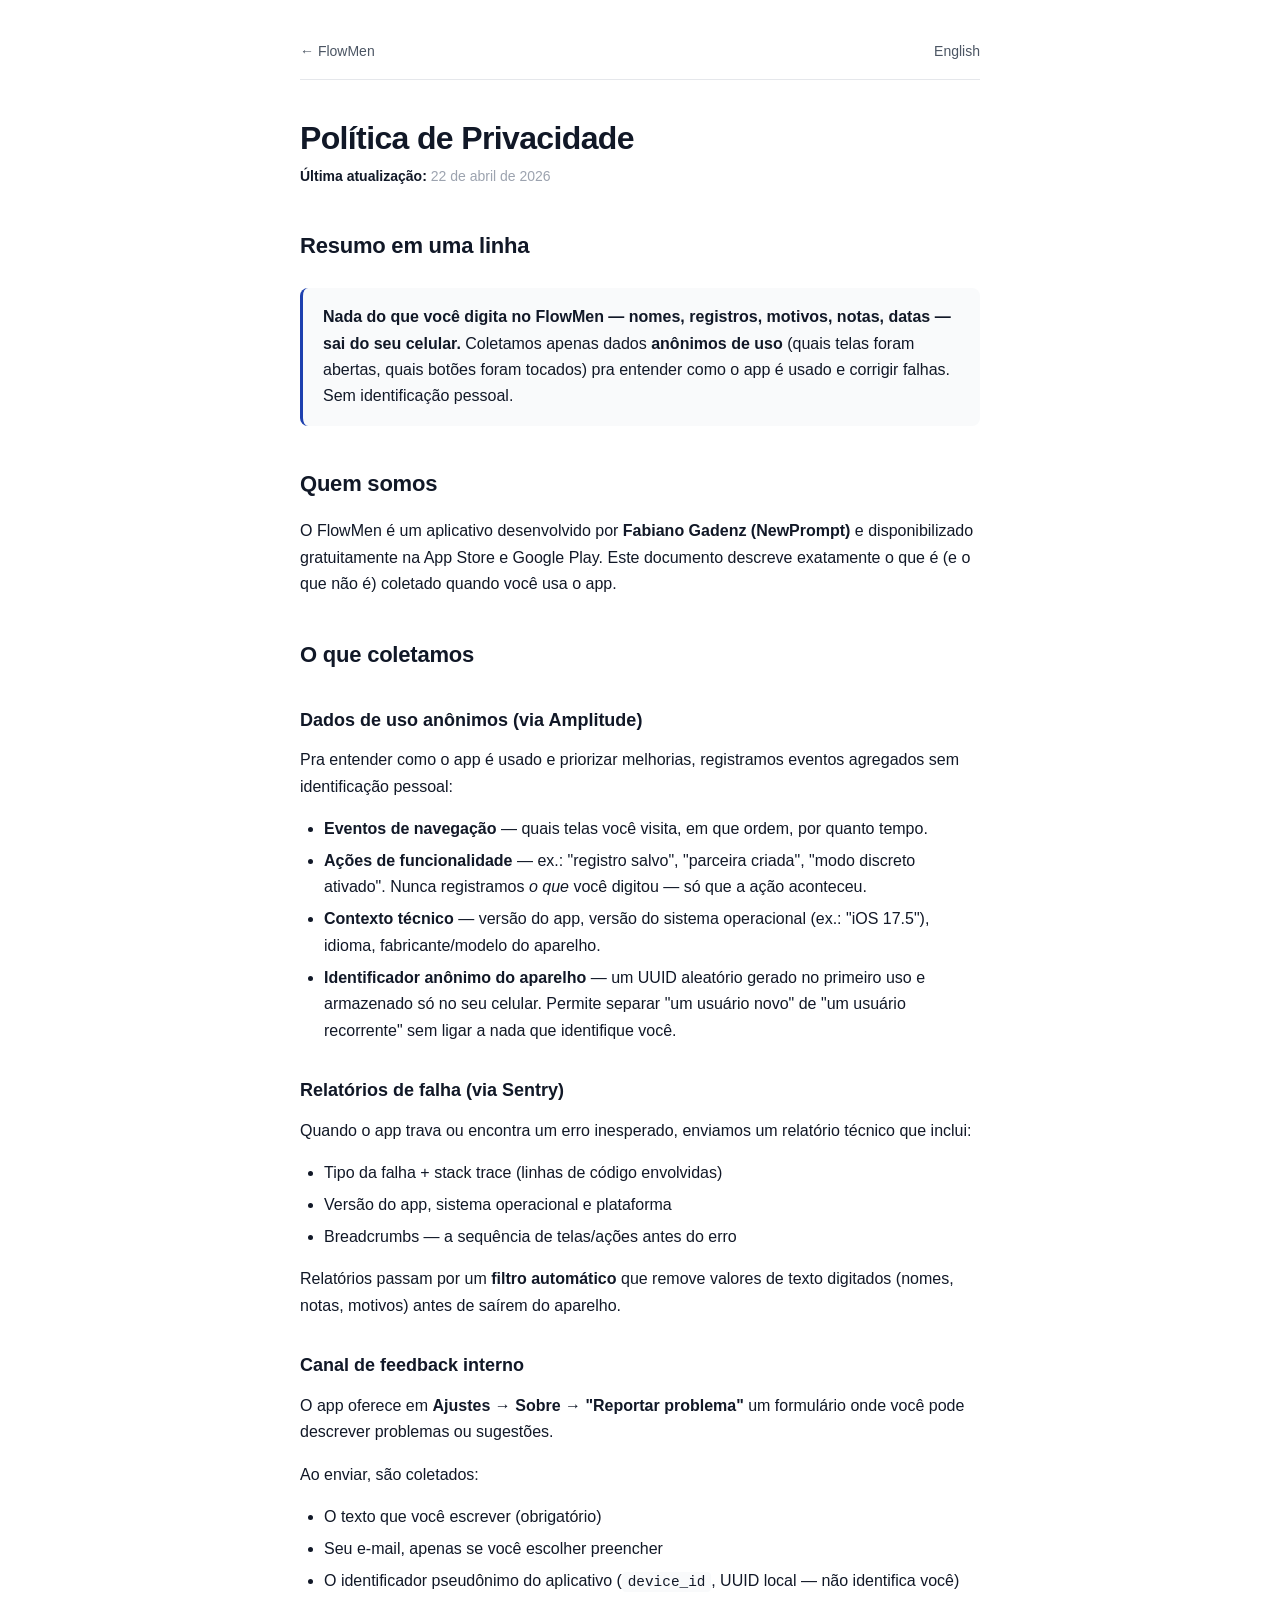
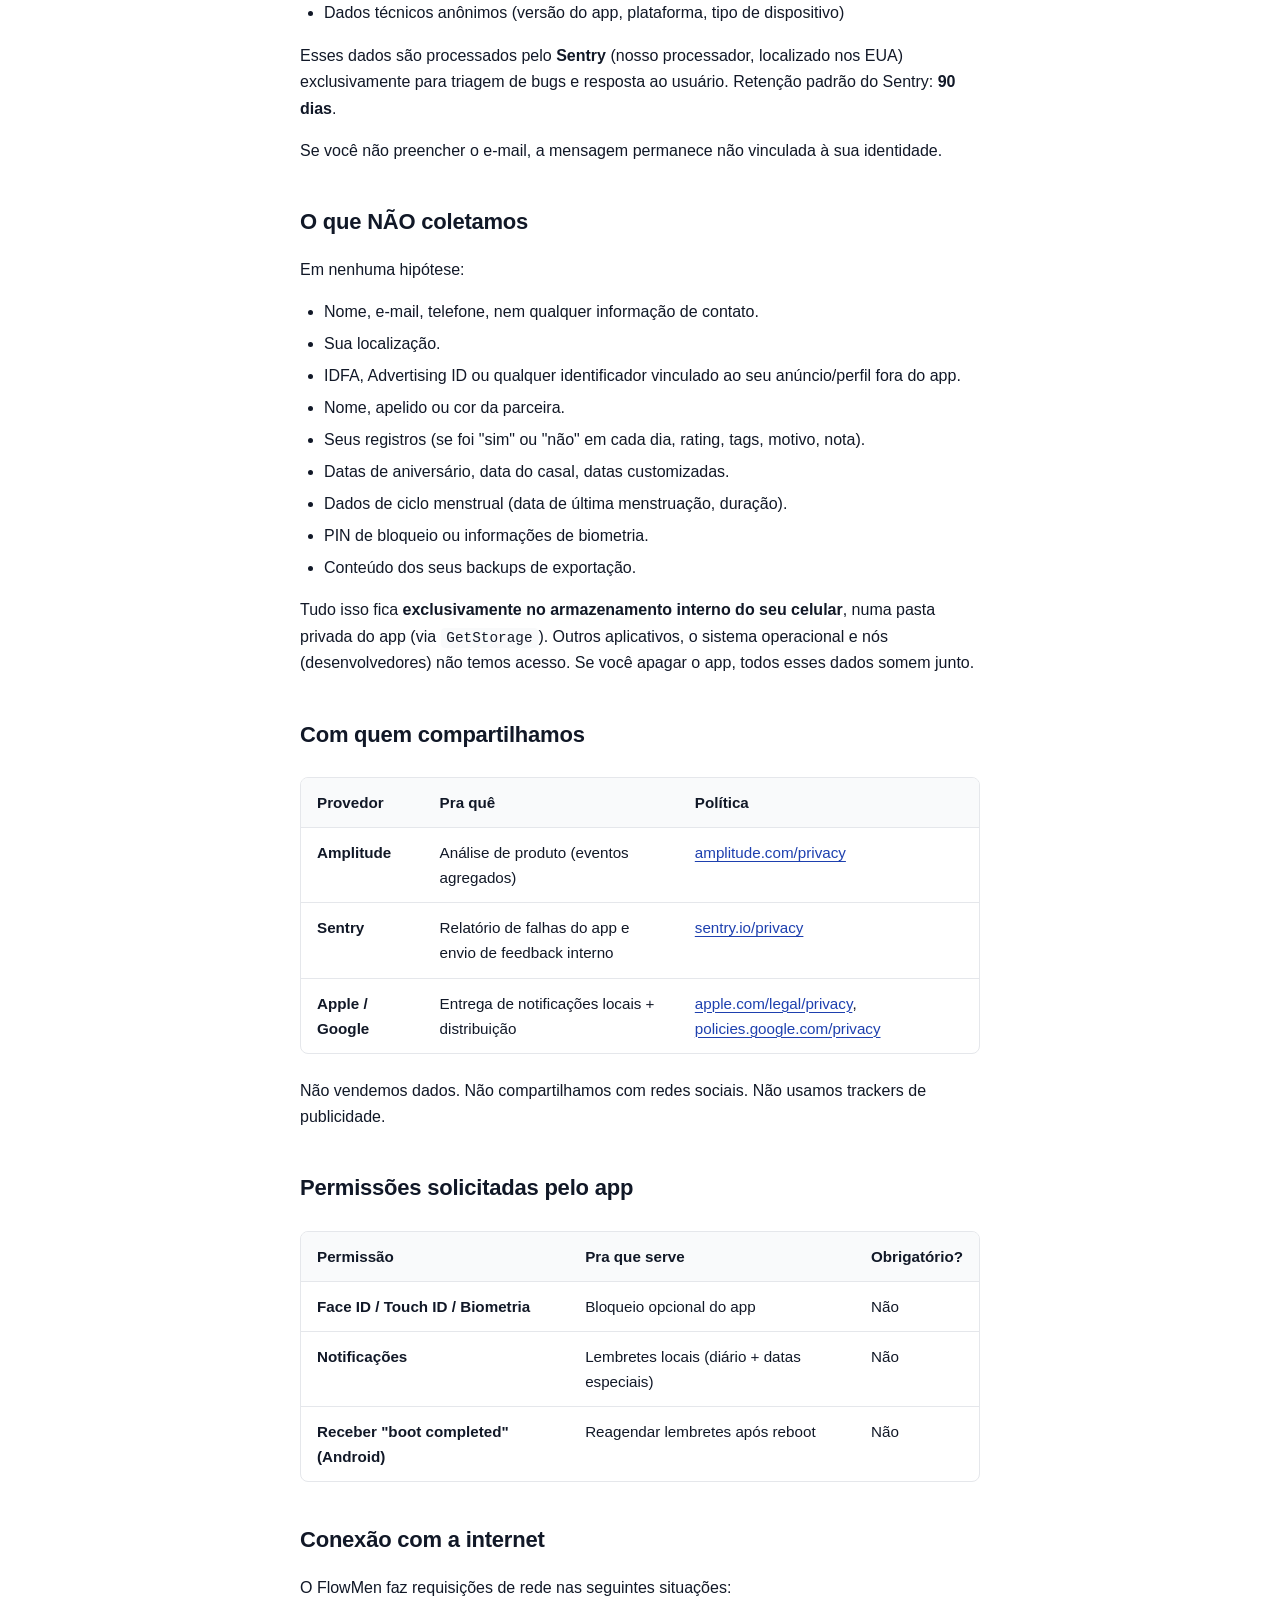
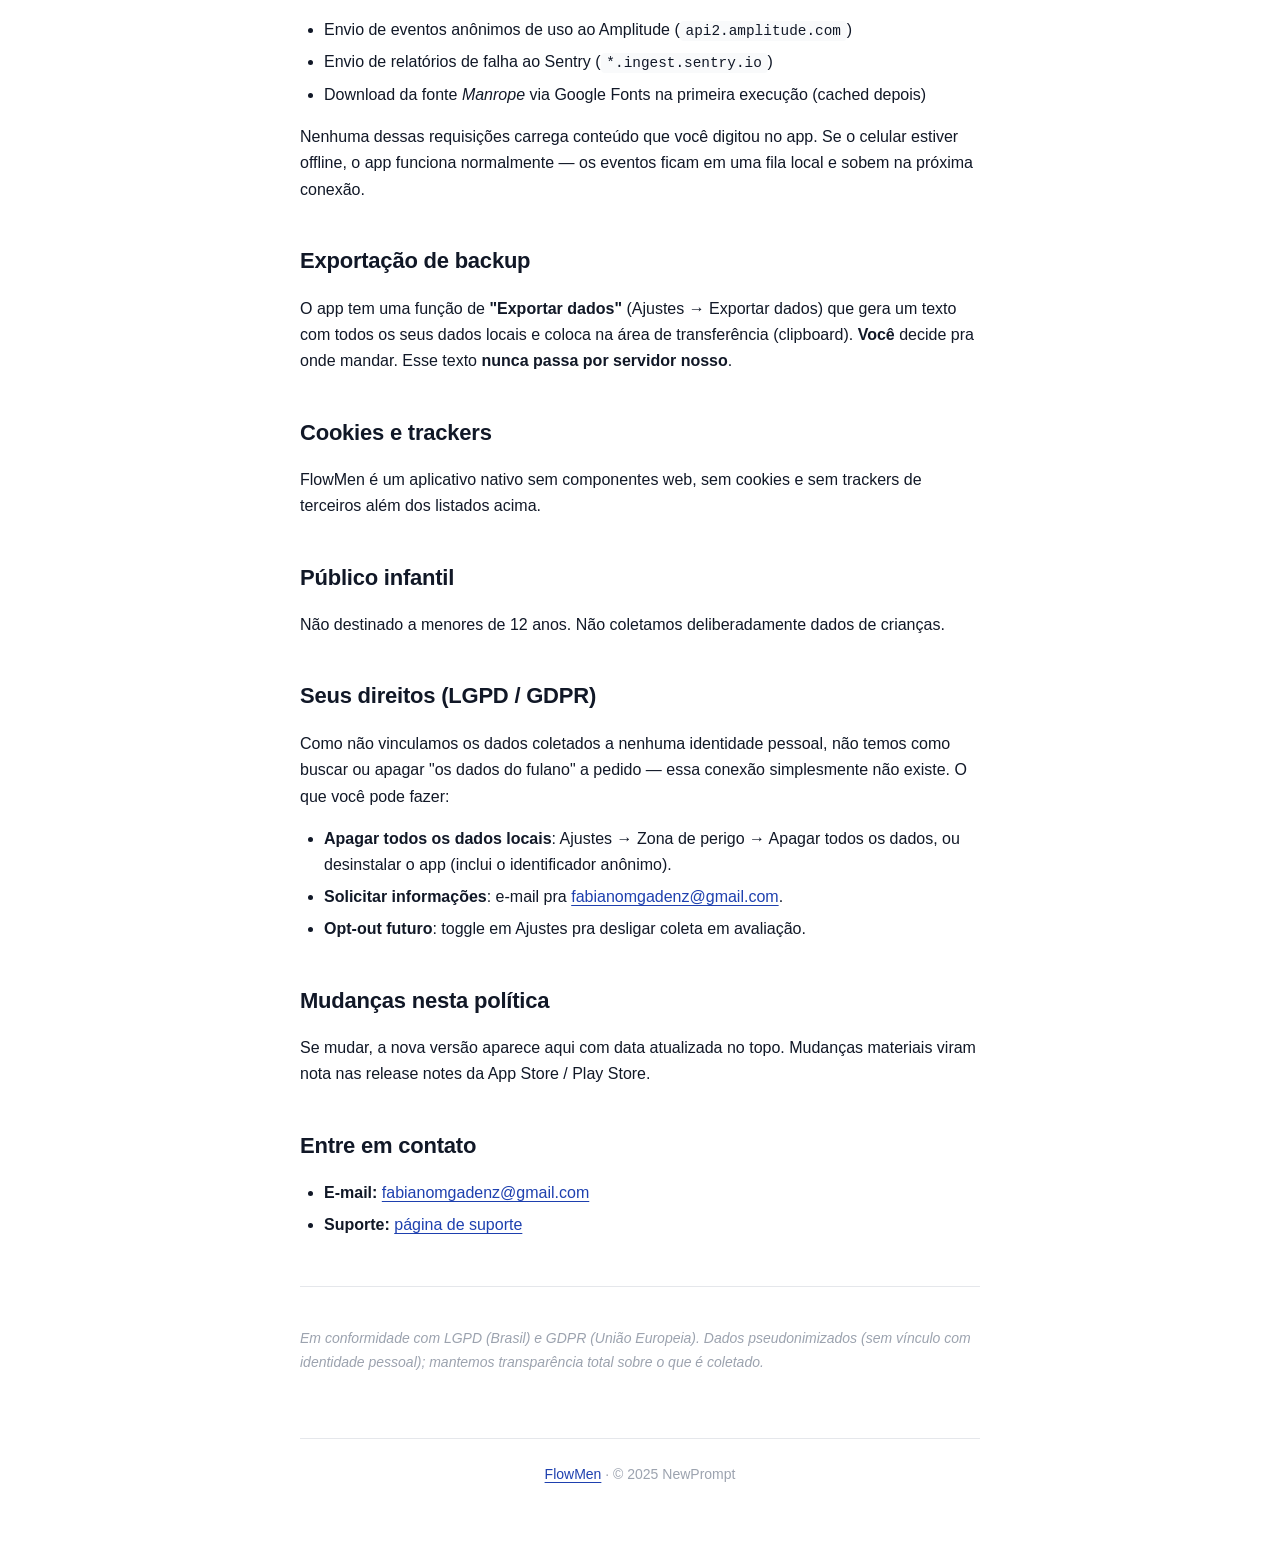
==== commit 6a75b4b9: "added new privacy" ====
--- a/privacy-pt-br.html
+++ b/privacy-pt-br.html
@@ -16,7 +16,7 @@
     </nav>
 
     <h1>Política de Privacidade</h1>
-    <p class="meta"><strong>Última atualização:</strong> 21 de abril de 2026</p>
+    <p class="meta"><strong>Última atualização:</strong> 22 de abril de 2026</p>
 
     <h2>Resumo em uma linha</h2>
     <blockquote>
@@ -65,6 +65,31 @@
       Relatórios passam por um <strong>filtro automático</strong> que remove
       valores de texto digitados (nomes, notas, motivos) antes de saírem do
       aparelho.
+    </p>
+
+    <h3>Canal de feedback interno</h3>
+    <p>
+      O app oferece em <strong>Ajustes → Sobre → "Reportar problema"</strong>
+      um formulário onde você pode descrever problemas ou sugestões.
+    </p>
+    <p>Ao enviar, são coletados:</p>
+    <ul>
+      <li>O texto que você escrever (obrigatório)</li>
+      <li>Seu e-mail, apenas se você escolher preencher</li>
+      <li>
+        O identificador pseudônimo do aplicativo (<code>device_id</code>, UUID
+        local — não identifica você)
+      </li>
+      <li>Dados técnicos anônimos (versão do app, plataforma, tipo de dispositivo)</li>
+    </ul>
+    <p>
+      Esses dados são processados pelo <strong>Sentry</strong> (nosso
+      processador, localizado nos EUA) exclusivamente para triagem de bugs e
+      resposta ao usuário. Retenção padrão do Sentry: <strong>90 dias</strong>.
+    </p>
+    <p>
+      Se você não preencher o e-mail, a mensagem permanece não vinculada à sua
+      identidade.
     </p>
 
     <h2>O que NÃO coletamos</h2>
@@ -103,7 +128,7 @@
           </tr>
           <tr>
             <td><strong>Sentry</strong></td>
-            <td>Relatório de falhas do app</td>
+            <td>Relatório de falhas do app e envio de feedback interno</td>
             <td><a href="https://sentry.io/privacy/" target="_blank" rel="noopener">sentry.io/privacy</a></td>
           </tr>
           <tr>
